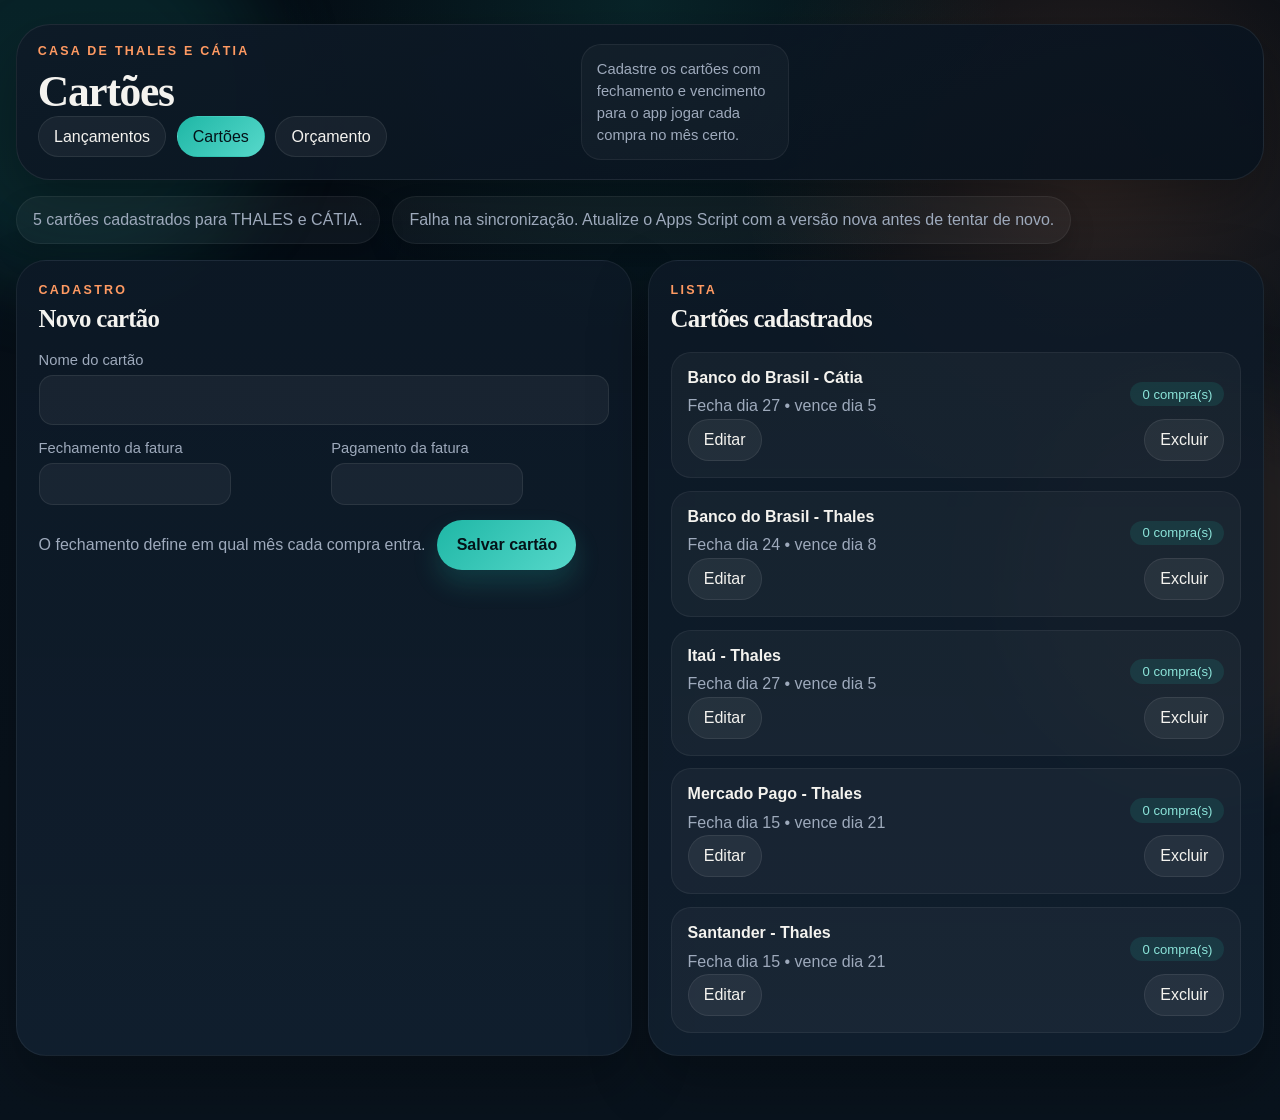
==== cartoes.html @ ed05ef77 "Add files via upload" ====
<!DOCTYPE html>
<html lang="pt-BR">
  <head>
    <meta charset="UTF-8" />
    <meta name="viewport" content="width=device-width, initial-scale=1.0" />
    <title>Cartões da Casa</title>
    <link rel="stylesheet" href="styles.css" />
  </head>
  <body>
    <div class="background-orb background-orb-left"></div>
    <div class="background-orb background-orb-right"></div>

    <main class="page-shell">
      <header class="hero hero-compact">
        <div class="hero-copy">
          <p class="eyebrow">Casa de THALES e CÁTIA</p>
          <h1>Cartões</h1>
          <div class="page-links">
            <a class="link-chip" href="index.html">Lançamentos</a>
            <a class="link-chip link-chip-current" href="cartoes.html">Cartões</a>
            <a class="link-chip" href="orcamento.html">Orçamento</a>
          </div>
        </div>

        <div class="hero-actions hero-actions-compact">
          <p class="sync-note">
            Cadastre os cartões com fechamento e vencimento para o app jogar cada compra no mês certo.
          </p>
        </div>
      </header>

      <section class="status-strip">
        <div class="status-pill" id="statusBadge">Carregando painel...</div>
        <div class="status-pill" id="syncStatus">Sincronização ainda não executada.</div>
      </section>

      <section class="workspace-grid">
        <section class="panel">
          <div class="panel-head">
            <div>
              <p class="panel-kicker">Cadastro</p>
              <h2>Novo cartão</h2>
            </div>
          </div>

          <form id="cardForm" class="entry-form compact-form">
            <input name="entryId" type="hidden" />
            <div class="form-grid form-grid-compact">
              <label class="field field-full">
                <span>Nome do cartão</span>
                <input name="name" type="text" maxlength="50" required />
              </label>

              <label class="field field-short">
                <span>Fechamento da fatura</span>
                <input name="closingDay" type="number" min="1" max="31" step="1" required />
              </label>

              <label class="field field-short">
                <span>Pagamento da fatura</span>
                <input name="paymentDay" type="number" min="1" max="31" step="1" required />
              </label>
            </div>

            <div class="form-actions split-actions">
              <span id="cardFormHint" class="form-hint">
                O fechamento define em qual mês cada compra entra.
              </span>
              <button
                id="cardCancelButton"
                class="button button-secondary hidden"
                type="button"
              >
                Cancelar edição
              </button>
              <button id="cardSubmitButton" class="button" type="submit">
                Salvar cartão
              </button>
            </div>
          </form>
        </section>

        <section class="panel">
          <div class="panel-head">
            <div>
              <p class="panel-kicker">Lista</p>
              <h2>Cartões cadastrados</h2>
            </div>
          </div>
          <div id="cardList" class="stack-list"></div>
        </section>
      </section>
    </main>

    <script src="app.js"></script>
  </body>
</html>
---- styles.css ----
:root {
  --bg: #071019;
  --bg-strong: #0b1622;
  --panel: rgba(13, 25, 38, 0.9);
  --panel-soft: rgba(18, 33, 49, 0.82);
  --panel-solid: #101c2a;
  --text: #f4f3ef;
  --muted: #9eaabc;
  --line: rgba(255, 255, 255, 0.08);
  --primary: #1fb7a6;
  --primary-soft: rgba(31, 183, 166, 0.14);
  --accent: #ff9a62;
  --danger: #f26b5f;
  --warning: #f4c268;
  --shadow: 0 24px 60px rgba(0, 0, 0, 0.28);
  --radius-xl: 30px;
  --radius-lg: 20px;
  --radius-md: 14px;
}

* {
  box-sizing: border-box;
}

html {
  scroll-behavior: smooth;
}

body {
  margin: 0;
  min-height: 100vh;
  color: var(--text);
  font-family: "Trebuchet MS", "Segoe UI", sans-serif;
  background:
    radial-gradient(circle at top, rgba(31, 183, 166, 0.14), transparent 28%),
    radial-gradient(circle at 85% 15%, rgba(255, 154, 98, 0.16), transparent 24%),
    linear-gradient(180deg, #050c14 0%, #07111b 42%, #09131d 100%);
}

.background-orb {
  position: fixed;
  z-index: 0;
  width: 24rem;
  height: 24rem;
  border-radius: 999px;
  filter: blur(42px);
  pointer-events: none;
  opacity: 0.55;
}

.background-orb-left {
  top: -6rem;
  left: -7rem;
  background: rgba(31, 183, 166, 0.26);
}

.background-orb-right {
  right: -7rem;
  bottom: 8rem;
  background: rgba(255, 154, 98, 0.22);
}

.page-shell {
  position: relative;
  z-index: 1;
  width: min(1260px, calc(100% - 2rem));
  margin: 0 auto;
  padding: 1.5rem 0 4rem;
}

.hero,
.panel,
.stat-card,
.status-pill {
  animation: rise-in 0.6s ease both;
}

.hero {
  display: grid;
  grid-template-columns: minmax(0, 2fr) minmax(280px, 0.95fr);
  gap: 1.25rem;
  padding: 2rem;
  border-radius: calc(var(--radius-xl) + 4px);
  border: 1px solid rgba(255, 255, 255, 0.08);
  background: linear-gradient(160deg, rgba(14, 26, 39, 0.94), rgba(8, 18, 29, 0.92));
  box-shadow: var(--shadow);
}

.hero-compact {
  grid-template-columns: minmax(0, 1.8fr) auto;
  padding: 1.2rem 1.3rem;
}

.eyebrow,
.panel-kicker {
  margin: 0 0 0.5rem;
  font-size: 0.78rem;
  letter-spacing: 0.18em;
  text-transform: uppercase;
  color: var(--accent);
  font-weight: 700;
}

.hero h1,
.panel h2 {
  margin: 0;
  font-family: Georgia, "Times New Roman", serif;
  letter-spacing: -0.03em;
}

.hero h1 {
  font-size: clamp(2.3rem, 3.4vw, 3.7rem);
}

.hero-text {
  max-width: 44rem;
  margin: 0.9rem 0 0;
  color: var(--muted);
  font-size: 1.02rem;
  line-height: 1.7;
}

.hero-actions {
  display: flex;
  flex-direction: column;
  gap: 1rem;
  justify-content: space-between;
  padding: 1rem;
  border-radius: var(--radius-lg);
  background: rgba(255, 255, 255, 0.03);
  border: 1px solid rgba(255, 255, 255, 0.06);
}

.hero-actions-compact {
  align-self: start;
  justify-content: flex-start;
  width: min(100%, 13rem);
  padding: 0.8rem 0.9rem;
}

.status-strip {
  display: flex;
  flex-wrap: wrap;
  gap: 0.8rem;
  margin-top: 1rem;
}

.status-pill {
  display: inline-flex;
  align-items: center;
  min-height: 48px;
  padding: 0.8rem 1rem;
  border-radius: 999px;
  background: rgba(255, 255, 255, 0.04);
  border: 1px solid rgba(255, 255, 255, 0.06);
  color: var(--muted);
  box-shadow: 0 12px 26px rgba(0, 0, 0, 0.18);
}

.stats-grid {
  display: grid;
  grid-template-columns: repeat(4, minmax(0, 1fr));
  gap: 1rem;
  margin-top: 1.15rem;
}

.stat-card {
  display: flex;
  flex-direction: column;
  gap: 0.45rem;
  min-height: 156px;
  padding: 1.1rem;
  border-radius: var(--radius-lg);
  background: linear-gradient(180deg, var(--panel), var(--panel-soft));
  border: 1px solid rgba(255, 255, 255, 0.06);
  box-shadow: var(--shadow);
}

.stat-label {
  color: var(--muted);
  font-size: 0.78rem;
  letter-spacing: 0.12em;
  text-transform: uppercase;
}

.stat-value {
  font-size: clamp(1.45rem, 2vw, 2rem);
  font-weight: 700;
}

.stat-support {
  color: var(--muted);
  line-height: 1.5;
}

.progress-shell {
  width: 100%;
  height: 8px;
  margin-top: auto;
  border-radius: 999px;
  overflow: hidden;
  background: rgba(255, 255, 255, 0.08);
}

.progress-fill {
  height: 100%;
  border-radius: 999px;
  background: linear-gradient(90deg, var(--primary), var(--accent));
}

.workspace-grid {
  display: grid;
  grid-template-columns: repeat(2, minmax(0, 1fr));
  gap: 1rem;
  margin-top: 1rem;
}

.panel {
  padding: 1.35rem;
  border-radius: var(--radius-xl);
  background: linear-gradient(180deg, var(--panel), var(--panel-soft));
  border: 1px solid rgba(255, 255, 255, 0.06);
  box-shadow: var(--shadow);
}

.panel-wide {
  grid-column: span 2;
}

.panel-head {
  display: flex;
  align-items: flex-start;
  justify-content: space-between;
  gap: 1rem;
  margin-bottom: 1.2rem;
}

.panel-head h2 {
  font-size: 1.55rem;
}

.entry-form {
  display: flex;
  flex-direction: column;
  gap: 1rem;
}

.compact-form {
  gap: 0.9rem;
}

.form-grid {
  display: grid;
  grid-template-columns: repeat(4, minmax(0, 1fr));
  gap: 0.9rem;
}

.form-grid-compact {
  grid-template-columns: repeat(2, minmax(0, 1fr));
}

.field {
  display: flex;
  flex-direction: column;
  gap: 0.45rem;
}

.field-full {
  grid-column: 1 / -1;
}

.field span,
.field-inline span {
  color: var(--muted);
  font-size: 0.92rem;
}

input,
select,
button {
  font: inherit;
}

input,
select {
  width: 100%;
  min-height: 50px;
  padding: 0.85rem 0.95rem;
  color: var(--text);
  background: rgba(255, 255, 255, 0.05);
  border: 1px solid var(--line);
  border-radius: var(--radius-md);
  transition: border-color 0.2s ease, box-shadow 0.2s ease, transform 0.2s ease;
}

input::placeholder {
  color: rgba(255, 255, 255, 0.34);
}

input:focus,
select:focus {
  outline: none;
  border-color: rgba(31, 183, 166, 0.48);
  box-shadow: 0 0 0 4px rgba(31, 183, 166, 0.12);
}

.field-inline {
  display: flex;
  flex-direction: column;
  gap: 0.45rem;
}

.field-inline-compact {
  width: min(100%, 11rem);
}

.field-inline-compact input {
  min-height: 42px;
  padding: 0.7rem 0.8rem;
}

.sync-note {
  margin: 0;
  color: var(--muted);
  font-size: 0.92rem;
  line-height: 1.5;
}

.page-links,
.panel-links {
  display: flex;
  flex-wrap: wrap;
  gap: 0.65rem;
}

.link-chip,
.text-link {
  display: inline-flex;
  align-items: center;
  justify-content: center;
  min-height: 40px;
  padding: 0.65rem 0.95rem;
  border-radius: 999px;
  color: var(--text);
  text-decoration: none;
  border: 1px solid rgba(255, 255, 255, 0.08);
  background: rgba(255, 255, 255, 0.05);
  transition: transform 0.2s ease, filter 0.2s ease, border-color 0.2s ease;
}

.link-chip:hover,
.link-chip:focus-visible,
.text-link:hover,
.text-link:focus-visible {
  transform: translateY(-1px);
  filter: brightness(1.04);
  outline: none;
}

.link-chip-current {
  color: #041218;
  border-color: transparent;
  background: linear-gradient(135deg, var(--primary), #56d8ca);
}

.text-link {
  min-height: 36px;
  padding: 0.5rem 0.8rem;
  font-size: 0.92rem;
}

.field-short {
  width: min(100%, 12rem);
  justify-self: start;
}

.field-short input,
.field-short select {
  min-height: 42px;
  padding: 0.7rem 0.8rem;
}

.button {
  min-height: 50px;
  padding: 0.85rem 1.2rem;
  border: 0;
  border-radius: 999px;
  cursor: pointer;
  color: #041218;
  background: linear-gradient(135deg, var(--primary), #56d8ca);
  font-weight: 700;
  box-shadow: 0 14px 26px rgba(31, 183, 166, 0.2);
  transition: transform 0.2s ease, filter 0.2s ease;
}

.button:hover,
.button:focus-visible,
.ghost-button:hover,
.ghost-button:focus-visible {
  transform: translateY(-1px);
  filter: brightness(1.03);
  outline: none;
}

.button-secondary,
.ghost-button {
  color: var(--text);
  background: rgba(255, 255, 255, 0.06);
  border: 1px solid rgba(255, 255, 255, 0.08);
  box-shadow: none;
}

.form-actions {
  display: flex;
  flex-wrap: wrap;
  gap: 0.75rem;
  justify-content: flex-end;
}

.split-actions {
  justify-content: flex-start;
}

.form-hint {
  display: inline-flex;
  align-items: center;
  max-width: 38rem;
  color: var(--muted);
  line-height: 1.5;
}

.preview-card,
.info-card,
.empty-state,
.card-summary,
.budget-box {
  padding: 1rem;
  border-radius: var(--radius-lg);
  background: rgba(255, 255, 255, 0.04);
  border: 1px solid rgba(255, 255, 255, 0.06);
}

.preview-card {
  margin-top: 1rem;
}

.preview-card strong,
.info-card strong,
.card-summary strong {
  display: block;
  margin-bottom: 0.4rem;
}

.preview-card p,
.info-card p,
.empty-state p,
.table-summary,
.muted-line {
  margin: 0;
  color: var(--muted);
  line-height: 1.6;
}

.mini-filters {
  display: grid;
  grid-template-columns: repeat(3, minmax(0, 1fr));
  gap: 0.8rem;
  margin-bottom: 1rem;
}

.filter-action {
  display: flex;
  align-items: flex-end;
}

.table-summary {
  margin-bottom: 0.9rem;
}

.table-wrap {
  overflow-x: auto;
}

table {
  width: 100%;
  border-collapse: collapse;
}

th,
td {
  padding: 0.9rem 0.55rem;
  text-align: left;
  border-bottom: 1px solid rgba(255, 255, 255, 0.06);
  vertical-align: top;
}

th {
  color: var(--muted);
  font-size: 0.82rem;
  letter-spacing: 0.08em;
  text-transform: uppercase;
}

td strong {
  display: block;
  margin-bottom: 0.2rem;
}

.amount-cell {
  white-space: nowrap;
  font-weight: 700;
}

.stack-list {
  display: flex;
  flex-direction: column;
  gap: 0.8rem;
}

.card-summary-head,
.line-between,
.card-row-head,
.card-row-actions,
.installment-row-head {
  display: flex;
  flex-wrap: wrap;
  align-items: center;
  justify-content: space-between;
  gap: 0.75rem;
}

.mini-stat-grid {
  display: grid;
  grid-template-columns: repeat(3, minmax(0, 1fr));
  gap: 0.7rem;
  margin-top: 0.85rem;
}

.mini-stat {
  padding: 0.8rem;
  border-radius: var(--radius-md);
  background: rgba(255, 255, 255, 0.04);
}

.mini-stat span {
  display: block;
  color: var(--muted);
  font-size: 0.82rem;
  margin-bottom: 0.25rem;
}

.tag {
  display: inline-flex;
  align-items: center;
  padding: 0.3rem 0.75rem;
  border-radius: 999px;
  font-size: 0.82rem;
}

.tag-neutral {
  background: rgba(31, 183, 166, 0.14);
  color: #8ce4da;
}

.tag-warning {
  background: rgba(244, 194, 104, 0.16);
  color: #ffd78b;
}

.tag-danger {
  background: rgba(242, 107, 95, 0.14);
  color: #ffaea6;
}

.ghost-button {
  min-height: 42px;
  padding: 0.65rem 0.95rem;
  border-radius: 999px;
  cursor: pointer;
}

.hidden {
  display: none;
}

button[disabled],
input[disabled],
select[disabled] {
  opacity: 0.5;
  cursor: not-allowed;
}

@keyframes rise-in {
  from {
    opacity: 0;
    transform: translateY(12px);
  }

  to {
    opacity: 1;
    transform: translateY(0);
  }
}

@media (max-width: 1100px) {
  .stats-grid,
  .form-grid,
  .mini-filters,
  .mini-stat-grid {
    grid-template-columns: repeat(2, minmax(0, 1fr));
  }
}

@media (max-width: 900px) {
  .hero,
  .workspace-grid,
  .panel-wide {
    grid-template-columns: 1fr;
  }

  .panel-wide {
    grid-column: auto;
  }

  .workspace-grid {
    display: flex;
    flex-direction: column;
  }

}

@media (max-width: 720px) {
  .page-shell {
    width: min(100% - 1rem, 1260px);
    padding-top: 1rem;
  }

  .hero,
  .panel {
    padding: 1.1rem;
    border-radius: 22px;
  }

  .stats-grid,
  .form-grid,
  .form-grid-compact,
  .mini-filters,
  .mini-stat-grid {
    grid-template-columns: 1fr;
  }

  .panel-links,
  .page-links {
    width: 100%;
  }
}
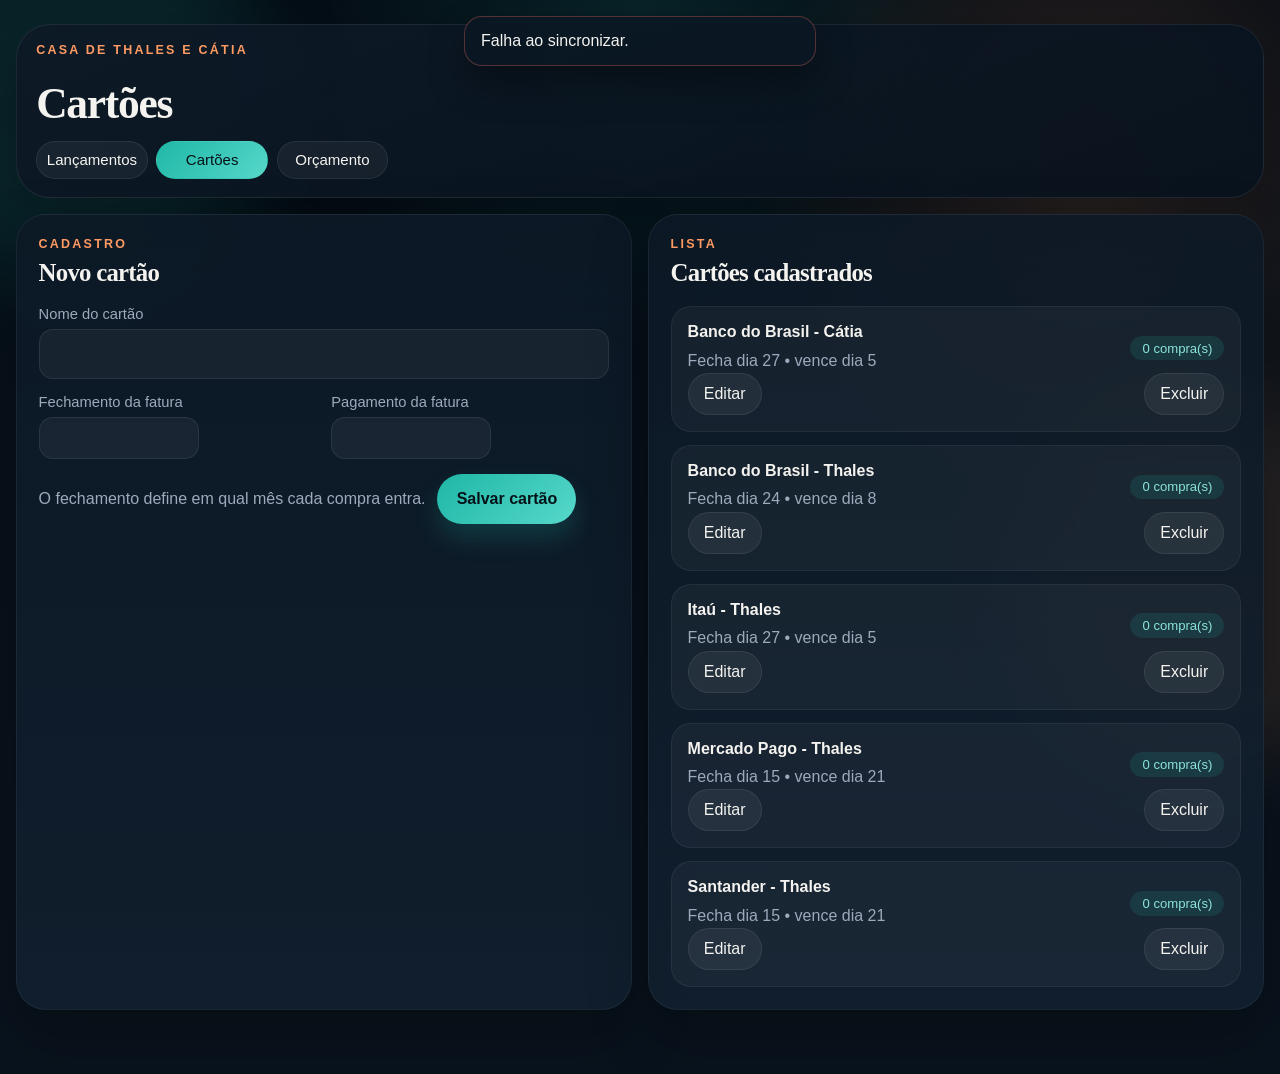
==== commit 2fb20d2b: "Add files via upload" ====
--- a/cartoes.html
+++ b/cartoes.html
@@ -15,24 +15,13 @@
         <div class="hero-copy">
           <p class="eyebrow">Casa de THALES e CÁTIA</p>
           <h1>Cartões</h1>
-          <div class="page-links">
+          <div class="page-links page-links-inline">
             <a class="link-chip" href="index.html">Lançamentos</a>
             <a class="link-chip link-chip-current" href="cartoes.html">Cartões</a>
             <a class="link-chip" href="orcamento.html">Orçamento</a>
           </div>
         </div>
-
-        <div class="hero-actions hero-actions-compact">
-          <p class="sync-note">
-            Cadastre os cartões com fechamento e vencimento para o app jogar cada compra no mês certo.
-          </p>
-        </div>
       </header>
-
-      <section class="status-strip">
-        <div class="status-pill" id="statusBadge">Carregando painel...</div>
-        <div class="status-pill" id="syncStatus">Sincronização ainda não executada.</div>
-      </section>
 
       <section class="workspace-grid">
         <section class="panel">
@@ -92,6 +81,8 @@
       </section>
     </main>
 
+    <div id="toastViewport" class="toast-viewport" aria-live="polite" aria-atomic="true"></div>
+
     <script src="app.js"></script>
   </body>
 </html>
--- a/styles.css
+++ b/styles.css
@@ -87,8 +87,16 @@
 }
 
 .hero-compact {
-  grid-template-columns: minmax(0, 1.8fr) auto;
-  padding: 1.2rem 1.3rem;
+  grid-template-columns: minmax(0, 1fr) auto;
+  align-items: center;
+  padding: 1.15rem 1.2rem;
+}
+
+.hero-copy {
+  display: flex;
+  flex-direction: column;
+  gap: 0.8rem;
+  min-width: 0;
 }
 
 .eyebrow,
@@ -132,29 +140,15 @@
 }
 
 .hero-actions-compact {
-  align-self: start;
-  justify-content: flex-start;
-  width: min(100%, 13rem);
-  padding: 0.8rem 0.9rem;
-}
-
-.status-strip {
-  display: flex;
-  flex-wrap: wrap;
-  gap: 0.8rem;
-  margin-top: 1rem;
-}
-
-.status-pill {
-  display: inline-flex;
-  align-items: center;
-  min-height: 48px;
-  padding: 0.8rem 1rem;
-  border-radius: 999px;
-  background: rgba(255, 255, 255, 0.04);
-  border: 1px solid rgba(255, 255, 255, 0.06);
-  color: var(--muted);
-  box-shadow: 0 12px 26px rgba(0, 0, 0, 0.18);
+  justify-self: center;
+  align-self: center;
+  gap: 0;
+  justify-content: center;
+  width: min(100%, 10.25rem);
+  padding: 0;
+  background: transparent;
+  border: 0;
+  box-shadow: none;
 }
 
 .stats-grid {
@@ -311,12 +305,22 @@
 }
 
 .field-inline-compact {
-  width: min(100%, 11rem);
+  width: 100%;
 }
 
 .field-inline-compact input {
-  min-height: 42px;
-  padding: 0.7rem 0.8rem;
+  min-height: 40px;
+  padding: 0.62rem 0.72rem;
+  width: 100%;
+  text-align: center;
+}
+
+.field-inline-centered {
+  align-items: center;
+}
+
+.field-inline-centered span {
+  text-align: center;
 }
 
 .sync-note {
@@ -331,6 +335,13 @@
   display: flex;
   flex-wrap: wrap;
   gap: 0.65rem;
+}
+
+.page-links-inline {
+  display: grid;
+  grid-template-columns: repeat(3, minmax(0, 1fr));
+  gap: 0.55rem;
+  width: min(100%, 22rem);
 }
 
 .link-chip,
@@ -338,10 +349,12 @@
   display: inline-flex;
   align-items: center;
   justify-content: center;
-  min-height: 40px;
-  padding: 0.65rem 0.95rem;
+  min-height: 38px;
+  padding: 0.58rem 0.75rem;
   border-radius: 999px;
   color: var(--text);
+  white-space: nowrap;
+  font-size: 0.94rem;
   text-decoration: none;
   border: 1px solid rgba(255, 255, 255, 0.08);
   background: rgba(255, 255, 255, 0.05);
@@ -370,7 +383,7 @@
 }
 
 .field-short {
-  width: min(100%, 12rem);
+  width: min(100%, 10rem);
   justify-self: start;
 }
 
@@ -583,6 +596,45 @@
   display: none;
 }
 
+.toast-viewport {
+  position: fixed;
+  top: 1rem;
+  left: 50%;
+  z-index: 20;
+  width: min(calc(100% - 1.5rem), 22rem);
+  pointer-events: none;
+  transform: translateX(-50%);
+}
+
+.toast {
+  opacity: 0;
+  transform: translateY(-12px) scale(0.98);
+  padding: 0.95rem 1rem;
+  border-radius: 18px;
+  border: 1px solid rgba(255, 255, 255, 0.08);
+  background: rgba(11, 24, 36, 0.96);
+  color: var(--text);
+  box-shadow: 0 18px 36px rgba(0, 0, 0, 0.34);
+  transition: opacity 0.22s ease, transform 0.22s ease;
+}
+
+.toast-visible {
+  opacity: 1;
+  transform: translateY(0) scale(1);
+}
+
+.toast-success {
+  border-color: rgba(31, 183, 166, 0.32);
+}
+
+.toast-info {
+  border-color: rgba(255, 154, 98, 0.28);
+}
+
+.toast-error {
+  border-color: rgba(242, 107, 95, 0.32);
+}
+
 button[disabled],
 input[disabled],
 select[disabled] {
@@ -626,7 +678,6 @@
     display: flex;
     flex-direction: column;
   }
-
 }
 
 @media (max-width: 720px) {
@@ -639,6 +690,13 @@
   .panel {
     padding: 1.1rem;
     border-radius: 22px;
+  }
+
+  .hero-compact {
+    grid-template-columns: 1fr;
+    gap: 0.9rem;
+    justify-items: center;
+    text-align: center;
   }
 
   .stats-grid,
@@ -649,8 +707,51 @@
     grid-template-columns: 1fr;
   }
 
+  .page-links-inline,
   .panel-links,
   .page-links {
     width: 100%;
   }
-}
+
+  .hero-copy {
+    width: 100%;
+    align-items: center;
+  }
+
+  .hero h1 {
+    font-size: clamp(2rem, 10vw, 2.6rem);
+  }
+
+  .page-links-inline {
+    max-width: 22rem;
+    margin-inline: auto;
+  }
+
+  .page-links-inline .link-chip {
+    min-height: 36px;
+    padding: 0.52rem 0.4rem;
+    font-size: 0.84rem;
+  }
+
+  .hero-actions-compact {
+    width: min(100%, 9.75rem);
+    margin-inline: auto;
+  }
+
+  .launch-grid {
+    grid-template-columns: repeat(2, minmax(0, 1fr));
+  }
+
+  .launch-grid .field-full {
+    grid-column: 1 / -1;
+  }
+
+  .field-short {
+    width: 100%;
+  }
+
+  .field-inline-compact input {
+    min-height: 38px;
+    font-size: 0.95rem;
+  }
+}
